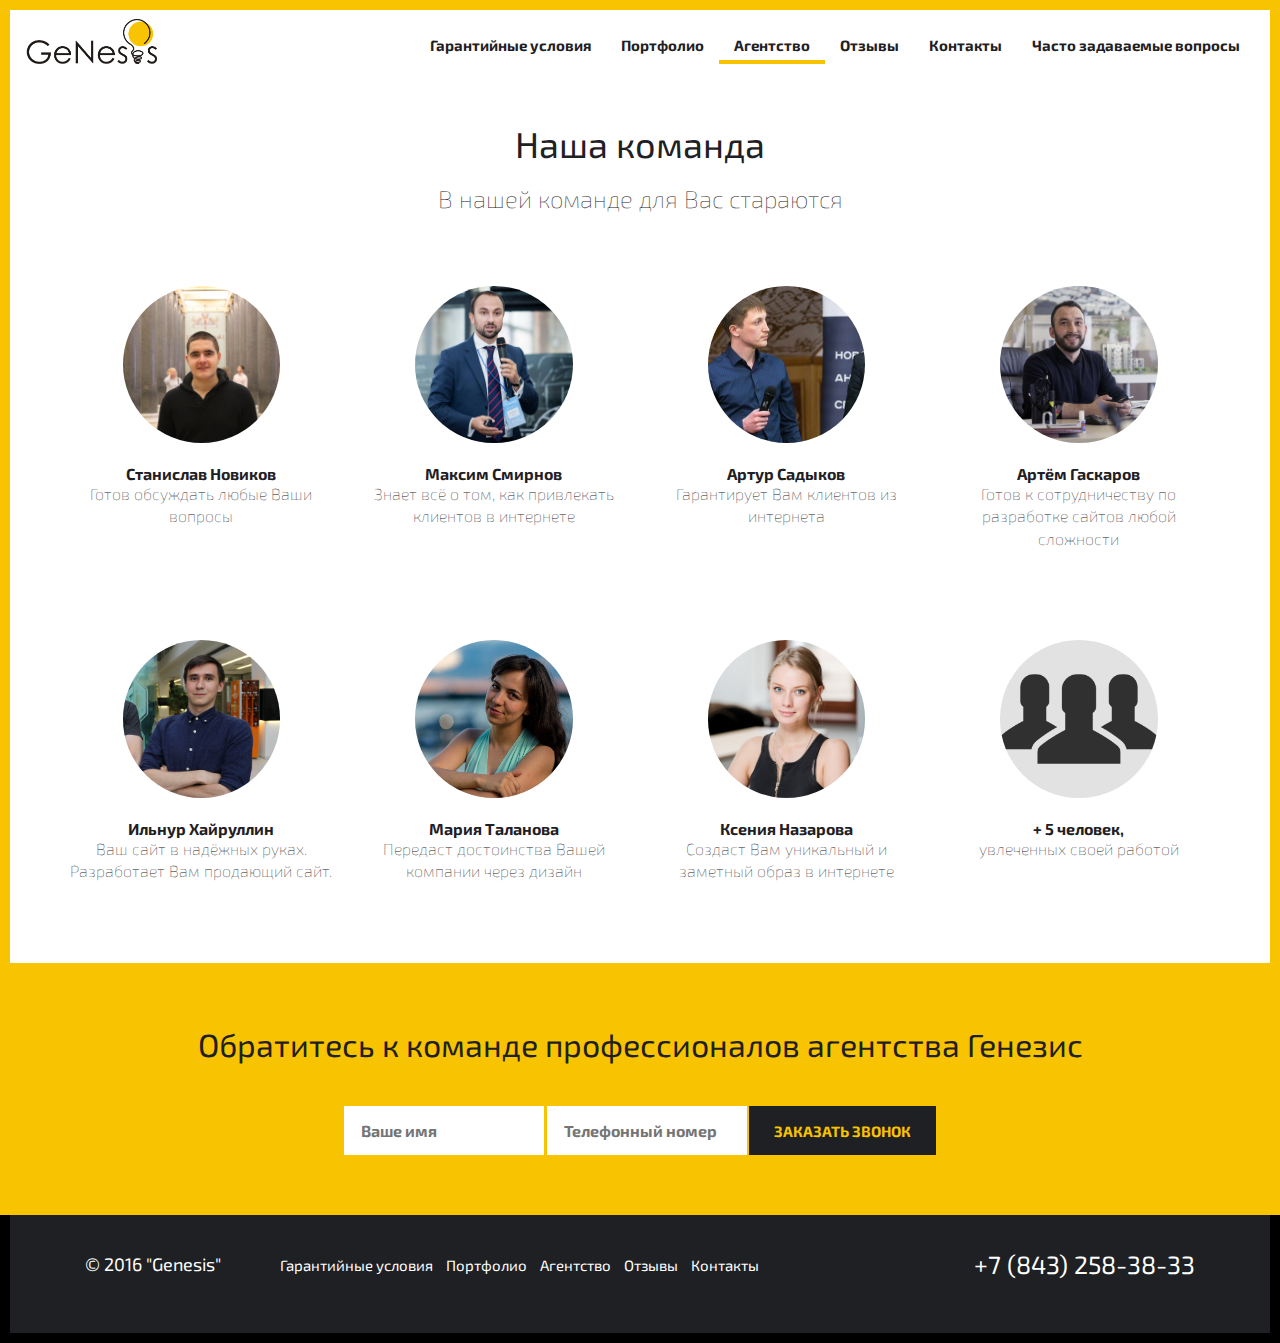
==== agency.html @ abc62cc7 "Fix css" ====
<!DOCTYPE html>
<html lang="ru">
<head>
    <meta charset="UTF-8">
    <meta http-equiv="X-UA-Compatible" content="IE=edge">
    <meta name="viewport" content="width=device-width, initial-scale=1">
    <meta http-equiv="Content-Type" content="text/html; charset=utf-8"/>

    <!-- Keywords -->
    <title>Genesis - Агентство интернет-маркетинга. | gnsis.ru</title>
    <meta name="description"
          content="Разработка сайтов, настройка Яндекс Директ и Google Adwords с реальной гарантией результата.">
    <meta name="keywords"
          content="gnsis, genesis, генезис, продвижение сайтов, продвижение в интернете, контекстная реклама, реклама в интернете, создание сайтов, сайт визитка">
    <meta name="robots" content="index, follow"/>

    <!-- Verifications -->
    <meta name='yandex-verification' content=' '/>
    <meta name="google-site-verification" content=" "/>
    <meta name="author" content="Genesis - ООО Генезис"/>
    <meta name="publisher-email" content="inbox@gnsis.ru"/>

    <!-- Open graph -->
    <meta property="og:title" content="Genesis - Агентство интернет-маркетинга."/>
    <meta property="og:type" content="website"/>
    <meta property="og:url" content="http://www.gnsis.ru/"/>
    <meta property="og:description"
          content="Разработка сайтов, настройка Яндекс Директ и Google Adwords с реальной гарантией результата."/>
    <meta property="og:locale" content="ru_RU"/>
    <meta property="og:image" content="http://www.gnsis.ru/img/logo_2.png"/>

    <!-- Styles -->
    <link rel="stylesheet" href="css/bootstrap-theme.min.css">
    <link rel="stylesheet" href="css/subpage.css">
    <link rel="stylesheet" href="css/agency.css">

    <!-- Favicons -->
    <link rel="shortcut icon" href="img/favicon/favicon.ico">
    <link rel="apple-touch-icon" sizes="57x57" href="img/favicon/apple-icon-57x57.png">
    <link rel="apple-touch-icon" sizes="60x60" href="img/favicon/apple-icon-60x60.png">
    <link rel="apple-touch-icon" sizes="72x72" href="img/favicon/apple-icon-72x72.png">
    <link rel="apple-touch-icon" sizes="76x76" href="img/favicon/apple-icon-76x76.png">
    <link rel="apple-touch-icon" sizes="114x114" href="img/favicon/apple-icon-114x114.png">
    <link rel="apple-touch-icon" sizes="120x120" href="img/favicon/apple-icon-120x120.png">
    <link rel="apple-touch-icon" sizes="144x144" href="img/favicon/apple-icon-144x144.png">
    <link rel="apple-touch-icon" sizes="152x152" href="img/favicon/apple-icon-152x152.png">
    <link rel="apple-touch-icon" sizes="180x180" href="img/favicon/apple-icon-180x180.png">
    <link rel="icon" type="image/png" sizes="192x192" href="img/favicon/android-icon-192x192.png">
    <link rel="icon" type="image/png" sizes="32x32" href="img/favicon/favicon-32x32.png">
    <link rel="icon" type="image/png" sizes="96x96" href="img/favicon/favicon-96x96.png">
    <link rel="icon" type="image/png" sizes="16x16" href="img/favicon/favicon-16x16.png">
    <link rel="manifest" href="img/favicon/manifest.json">
    <meta name="msapplication-TileColor" content="#ffffff">
    <meta name="msapplication-TileImage" content="img/favicon/ms-icon-144x144.png">
    <meta name="theme-color" content="#ffffff">

    <!-- HTML5 Shim and Respond.js IE8 support of HTML5 elements and media queries -->
    <!-- WARNING: Respond.js doesn't work if you view the page via file:// -->
    <!--[if lt IE 9]>
    <script src="https://oss.maxcdn.com/libs/html5shiv/3.7.0/html5shiv.js"></script>
    <script src="https://oss.maxcdn.com/libs/respond.js/1.4.2/respond.min.js"></script>
    <![endif]-->
</head>
<body>
<div class="header">
    <nav class="navbar navbar-default">
        <div class="container-fluid">
            <div class="navbar-header">
                <button type="button" class="navbar-toggle collapsed" data-toggle="collapse"
                        data-target="#bs-example-navbar-collapse-1">
                    <span class="sr-only">Toggle navigation</span>
                    <span class="icon-bar"></span>
                    <span class="icon-bar"></span>
                    <span class="icon-bar"></span>
                </button>
                <a class="navbar-brand" href="index.html"><img src="img/logo_3.png"></a>
            </div>

            <div class="collapse navbar-collapse" id="bs-example-navbar-collapse-1">
                <ul class="nav navbar-nav navbar-right">
                    <li><a href="guarantees.html">Гарантийные условия</a></li>
                    <li><a href="portfolio.html">Портфолио</a></li>
                    <li><a href="agency.html" class="active">Агентство</a></li>
                    <li><a href="reviews.html">Отзывы</a></li>
                    <li><a href="contact.html">Контакты</a></li>
                    <li class="hidden-sm"><a href="qa.html">Часто задаваемые вопросы</a></li>
                </ul>
            </div>
        </div>
    </nav>
</div>

<div class="command">
    <div class="container">
        <h3>Наша команда</h3>
        <p>В нашей команде для Вас стараются</p>

        <div class="row">
            <div class="col-md-3 col-sm-4 col-xs-12 command-item">
                <div class="command-item-face">
                    <img src="img/image-face-1.jpeg">
                </div>
                <div>
                    <h1>Станислав Новиков</h1>
                    <p>Готов обсуждать любые Ваши вопросы</p>
                </div>
            </div>
            <div class="col-md-3 col-sm-4 col-xs-12 command-item">
                <div class="command-item-face">
                    <img src="img/image-face-2.png">
                </div>
                <div>
                    <h1>Максим Смирнов</h1>
                    <p>Знает всё о том, как привлекать клиентов в интернете</p>
                </div>
            </div>
            <div class="col-md-3 col-sm-4 col-xs-12 command-item">
                <div class="command-item-face">
                    <img src="img/image-face-3.jpg">
                </div>
                <div>
                    <h1>Артур Садыков</h1>
                    <p>Гарантирует Вам клиентов из интернета</p>
                </div>
            </div>
            <div class="col-md-3 col-sm-4 col-xs-12 command-item">
                <div class="command-item-face">
                    <img src="img/image-face-5.png">
                </div>
                <div>
                    <h1>Артём Гаскаров</h1>
                    <p>Готов к сотрудничеству по разработке сайтов любой сложности</p>
                </div>
            </div>
        </div>
        <div class="row">
            <div class="col-md-3 hidden-sm col-xs-12 command-item">
                <div class="command-item-face">
                    <img src="img/image-face-4.png">
                </div>
                <div>
                    <h1>Ильнур Хайруллин</h1>
                    <p>Ваш сайт в надёжных руках. Разработает Вам продающий сайт.</p>
                </div>
            </div>
            <div class="col-md-3 col-sm-4 col-xs-12 command-item">
                <div class="command-item-face">
                    <img src="img/image-face-6.png">
                </div>
                <div>
                    <h1>Мария Таланова</h1>
                    <p>Передаст достоинства Вашей компании через дизайн</p>
                </div>
            </div>
            <div class="col-md-3 col-sm-4 col-xs-12 command-item">
                <div class="command-item-face">
                    <img src="img/image-face-7.png">
                </div>
                <div>
                    <h1>Ксения Назарова</h1>
                    <p>Создаст Вам уникальный и заметный образ в интернете</p>
                </div>
            </div>
            <div class="col-md-3 hidden-sm col-xs-12 command-item">
                <div class="command-item-face">
                    <img src="img/icon_team.png">
                </div>
                <div>
                    <h1>+ 5 человек,</h1>
                    <p>увлеченных своей работой</p>
                </div>
            </div>
        </div>
    </div>
</div>

<div class="contact">
    <div class="container">
        <h3>Обратитесь к команде профессионалов агентства Генезис</h3>
        <form>
            <input type="text" name="name" required="required" placeholder="Ваше имя">
            <input type="text" name="phone" required="required" placeholder="Телефонный номер">
            <button type="submit">Заказать звонок</button>
        </form>
    </div>
</div>

<div class="footer">
    <div class="container hidden-sm hidden-xs">
        <div class="col-md-2 footer-label">&#169; 2016 "Genesis"</div>
        <div class="col-md-7 footer-links">
            <a href="guarantees.html">Гарантийные условия</a>
            <a href="portfolio.html">Портфолио</a>
            <a href="agency.html">Агентство</a>
            <a href="reviews.html">Отзывы</a>
            <a href="contact.html">Контакты</a>
        </div>
        <div class="col-md-3 footer-phone text-right"><a href="tel:+7 (843) 258-38-33">+7 (843) 258-38-33</a></div>
    </div>
    <div class="container hidden-lg hidden-md text-center">
        <div class="col-xs-12 footer-phone"><a href="tel:+7 (843) 258-38-33">+7 (843) 258-38-33</a></div>
        <div class="col-xs-12 footer-links">
            <a class="col-xs-12" href="guarantees.html">Гарантийные условия</a>
            <a class="col-xs-12" href="portfolio.html">Портфолио</a>
            <a class="col-xs-12" href="agency.html">Агентство</a>
            <a class="col-xs-12" href="reviews.html">Отзывы</a>
            <a class="col-xs-12" href="contact.html">Контакты</a>
        </div>
        <div class="col-xs-12 footer-label">&#169; 2016 "Genesis"</div>
    </div>
</div>

<!-- JavaScripts -->
<!-- jQuery (necessary for Bootstrap's JavaScript plugins) -->
<script src="https://ajax.googleapis.com/ajax/libs/jquery/1.11.0/jquery.min.js"></script>
<!-- Include all compiled plugins (below), or include individual files as needed -->
<script src="js/bootstrap.min.js"></script>
<script src="js/index.js"></script>
</body>
</html>
---- css/subpage.css ----
@import url(https://fonts.googleapis.com/css?family=Exo+2:400,700,300&subset=latin,cyrillic);

body {
    font-family: 'Exo 2', "HelveticaNeue", "Helvetica Neue", Helvetica, Arial, sans-serif !important;
    color: #1E2023;
}

h1, h2, h3, h4, h5 {
    font-family: 'Exo 2', "HelveticaNeue", "Helvetica Neue", Helvetica, Arial, sans-serif !important;
    color: #1E2023;
}

/* HEADER */

.header {
    position: relative;
    width: 100%;
    background: #FFFFFF;
    border: 5px solid #F8C300;
    border-bottom: none;
}

.header .navbar-default {
    background: #FFFFFF;
    border: none;
    margin-top: 10px;
    margin-bottom: 0;
}

.header .navbar-default .navbar-brand img {
    height: 45px;
    margin-top: -16px;
}

.header .navbar-default .navbar-nav a {
    padding-bottom: 4.5px;
    color: #1E2023;
    font-weight: bold;
}

.header .navbar-default .navbar-nav a.active {
    color: #F8C300;
}

.header .navbar-default .navbar-nav a:hover,
.header .navbar-default .navbar-nav a:focus {
    border-bottom: none;
    color: #999999;
    background: transparent;
}

.header .navbar-default .navbar-nav a.active:hover,
.header .navbar-default .navbar-nav a.active:focus {
    color: #F8C300;
    border: none;
}

.header .navbar-default .navbar-toggle .icon-bar {
    background: #1E2023;
}

.header .navbar-default .navbar-toggle:hover, .header .navbar-default .navbar-toggle:focus {
    background: transparent;
}

@media (min-width: 768px) {
    .header {
        border: 10px solid #F8C300;
        border-bottom: none;
    }

    .header .navbar-default .navbar-nav a.active {
        color: #1E2023;
        border-bottom: 4px solid #F8C300;
    }

    .header .navbar-default .navbar-nav a:hover,
    .header .navbar-default .navbar-nav a:focus {
        border-bottom: 4px solid #999999;
        color: #1E2023;
    }

    .header .navbar-default .navbar-nav a.active:hover,
    .header .navbar-default .navbar-nav a.active:focus {
        color: #1E2023;
        border-bottom: 4px solid #F8C300;
    }
}

/* HEADER END */

/* CONTACT */
.contact {
    background: #F8C300;
    text-align: center;
    padding: 50px 0;
}

.contact h3 {
    font-size: 26px;
    line-height: 1.35;
    font-weight: normal;
    margin-bottom: 30px;
    text-align: center;
    margin-top: 10px;
}

.contact form input {
    padding: 23px 17px 24px;
    height: 49px;
    width: 200px;
    text-align: left;
    margin: 10px 0;
    border: 0;
    outline: none;
    font-weight: bold;
    font-size: 16px;
}

.contact form button {
    height: 49px;
    border: none;
    background-color: #1E2023;
    color: #F8C300;
    vertical-align: bottom;
    margin: 10px 0;
    margin-left: -1px;
    padding: 15px 25px 20px;
    font-weight: bold;
    text-decoration: none;
    text-transform: uppercase;
    outline: none;
    cursor: pointer;
    transition: all 0.25s ease-in-out;
}

@media (min-width: 768px) {
    .contact h3 {
        font-size: 32px;
    }
}

/* CONTACT END */

/* FOOTER */

.footer {
    background: #1E2023;
    width: 100%;
    padding: 40px 0 50px;
    border: 5px solid #000000;
    border-top: none;
    color: #FFFFFF;
}

.footer .footer-label {
    font-size: 18px;
    margin-top: -3px;
}

.footer .footer-links {
    margin: 15px 0;
}

.footer .footer-links a {
    color: #FFFFFF;
    cursor: pointer;
    padding: 0 5px;
}

.footer .footer-phone {
    margin-top: -8px;
}

.footer .footer-phone a {
    font-size: 25px;
    color: #FFFFFF;
    cursor: pointer;
}

.footer .footer-phone a:hover,
.footer .footer-phone a:focus {
    text-decoration: none;
}

@media (min-width: 768px) {
    .footer {
        border: 10px solid #000000;
        border-top: none;
    }

    .footer .footer-links {
        margin: 0;
    }
}

/* FOOTER END */
---- css/agency.css ----
/* COMMAND */

.command {
    position: relative;
    width: 100%;
    background: #ffffff;
    border: 5px solid #F8C300;
    border-bottom: none;
    border-top: none;
    padding-bottom: 50px;
    padding-top: 0;
}

.command .container > h3 {
    font-size: 26px;
    line-height: 1.35;
    font-weight: normal;
    margin-bottom: 13px;
    margin-top: 50px;
}

.command p {
    font-size: 24px;
    line-height: 1.4;
    font-weight: lighter
}

.command .command-item {
    margin: 30px 0;
    text-align: center;
}

.command .command-item .command-item-face {
    text-align: center;
}

.command .command-item .command-item-face img {
    border-radius: 50%;
    width: 40%;
    background: #E2E2E2;
}

.command .command-item h1 {
    font-size: 16px;
    font-weight: bold;
    margin-top: 22px;
    margin-bottom: 0;
}

.command .command-item p {
    font-size: 16px;
}

.command .divider {
    margin: 22px 0;
    text-align: center;
}

@media (min-width: 768px) {
    .command {
        border: 10px solid #F8C300;
        border-bottom: none;
        border-top: none;
    }

    .command .container > h3 {
        font-size: 36px;
        text-align: center;
    }

    .command p {
        text-align: center;
    }

    .command .divider {
        margin: 50px 0;
    }

    .command .command-item {
        margin-top: 60px;
        margin-bottom: 20px;
    }

    .command .command-item .command-item-face img {
        width: 60%;
    }
}

/* COMMAND END */

/* REVIEWS */

.reviews {
    position: relative;
    width: 100%;
    background: #ffffff;
    border: 5px solid #F8C300;
    border-bottom: none;
    border-top: none;
    padding-bottom: 50px;
    padding-top: 0;
}

.reviews .container > h3 {
    font-size: 26px;
    line-height: 1.35;
    font-weight: normal;
    margin-bottom: 13px;
    margin-top: 50px;
}

.reviews p {
    font-size: 24px;
    line-height: 1.4;
    font-weight: lighter
}

.reviews .row {
    margin: 40px 0;
}

.reviews .reviews-description {
    background: #F8C300;
    padding: 20px 15px;
    font-size: 24px;
    line-height: 1.4;
    font-weight: lighter;
    margin-top: 0;
    text-align: center;
}

@media (min-width: 768px) {
    .reviews {
        border: 10px solid #F8C300;
        border-bottom: none;
        border-top: none;
    }

    .reviews .container > h3 {
        font-size: 36px;
        text-align: center;
    }

    .reviews p {
        text-align: center;
    }

    .reviews .row {
        margin: 80px 0;
    }

    .reviews .reviews-description {
        padding: 40px 30px;
        font-size: 24px;
        margin-top: 90px;
        text-align: left;
    }
}

/* REVIEWS END */
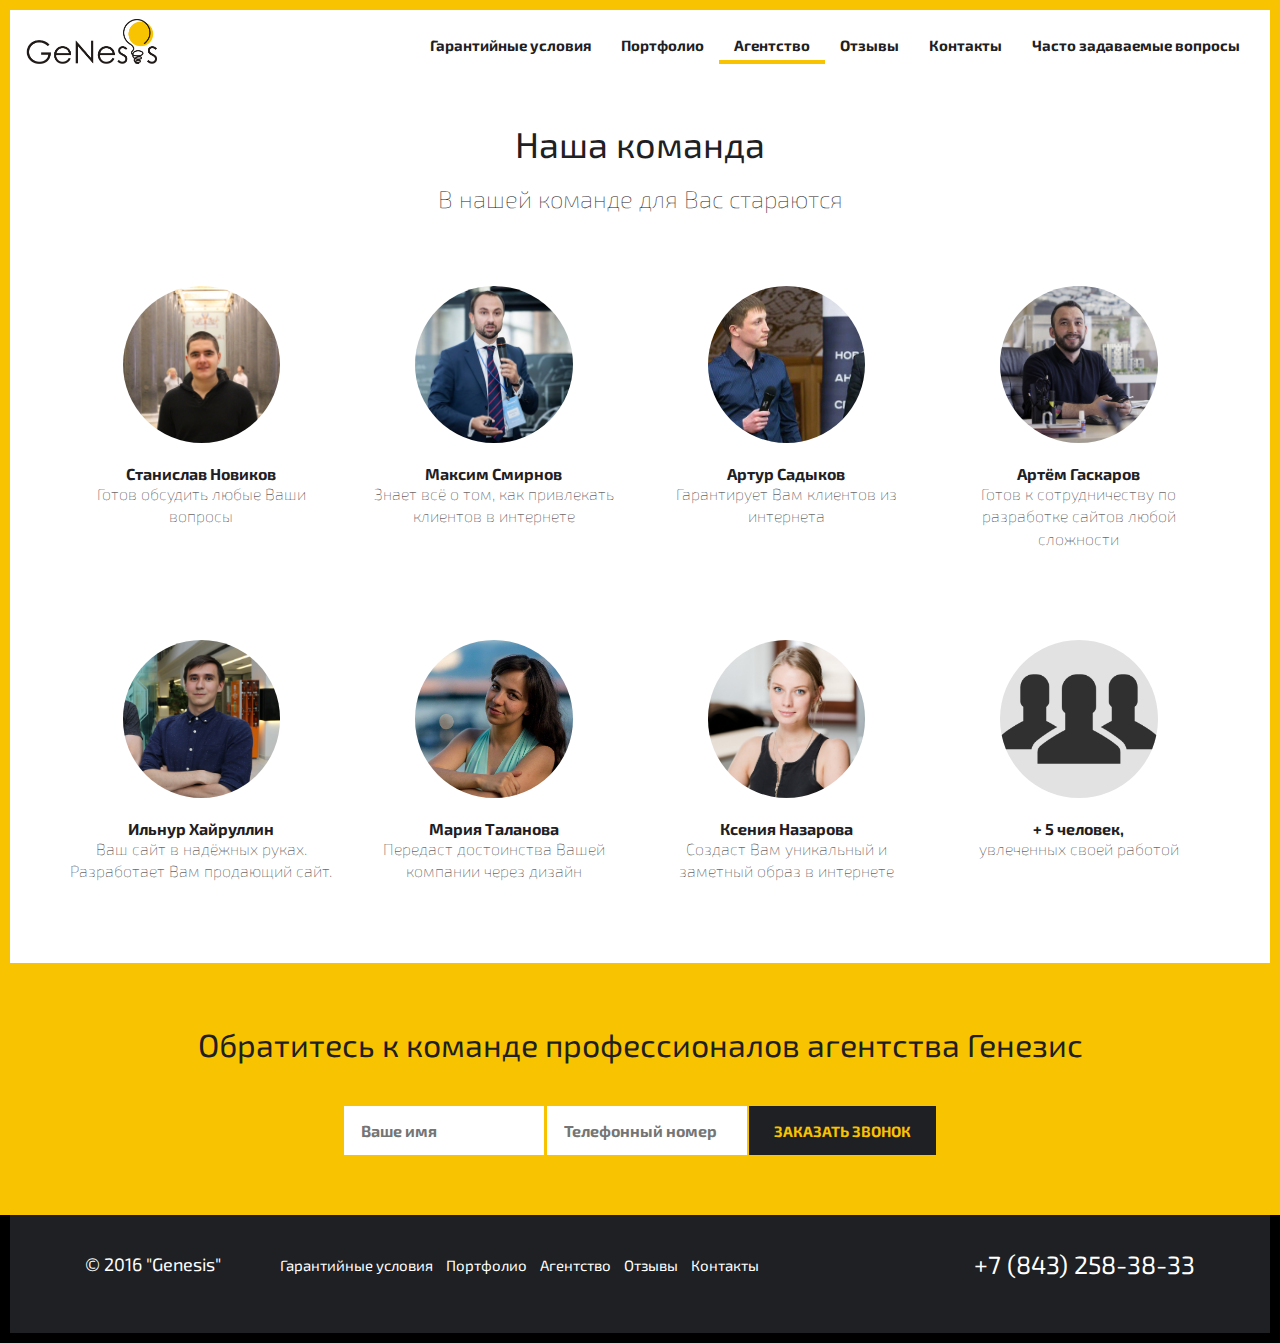
==== commit feda19d9: "Fix index page" ====
--- a/agency.html
+++ b/agency.html
@@ -102,7 +102,7 @@
                 </div>
                 <div>
                     <h1>Станислав Новиков</h1>
-                    <p>Готов обсуждать любые Ваши вопросы</p>
+                    <p>Готов обсудить любые Ваши вопросы</p>
                 </div>
             </div>
             <div class="col-md-3 col-sm-4 col-xs-12 command-item">
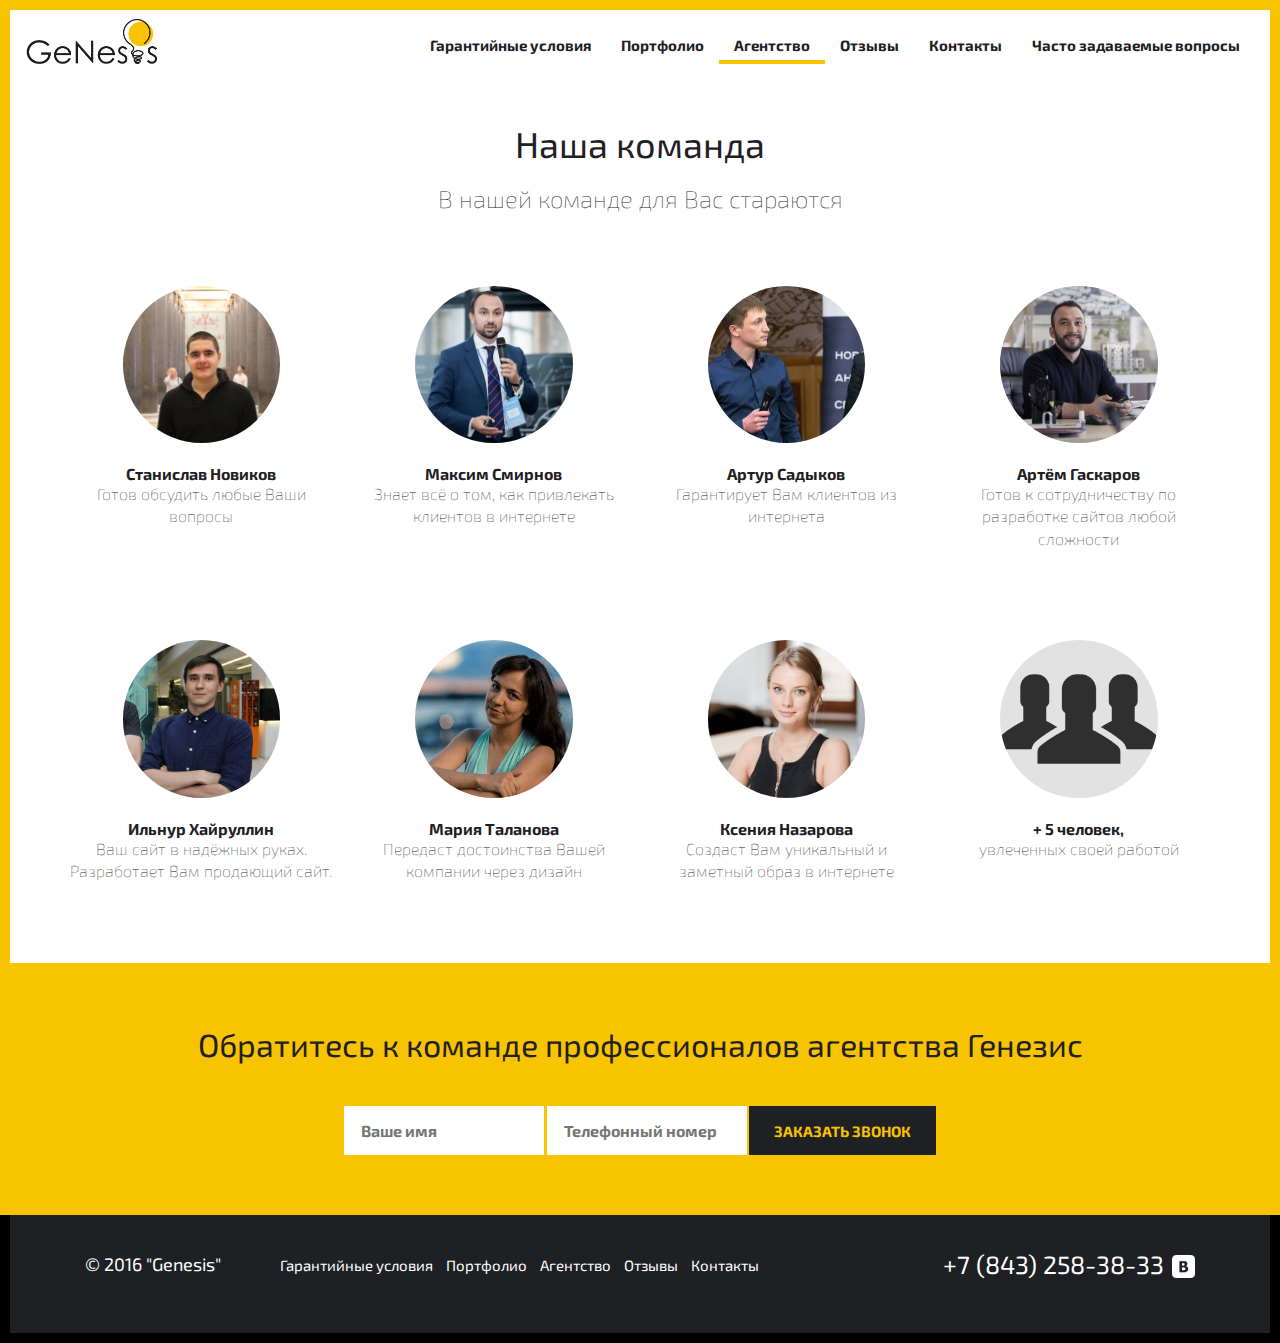
==== commit 35e39170: "Add vk link in footer" ====
--- a/agency.html
+++ b/agency.html
@@ -195,7 +195,10 @@
             <a href="reviews.html">Отзывы</a>
             <a href="contact.html">Контакты</a>
         </div>
-        <div class="col-md-3 footer-phone text-right"><a href="tel:+7 (843) 258-38-33">+7 (843) 258-38-33</a></div>
+        <div class="col-md-3 footer-phone text-right">
+            <a href="tel:+7 (843) 258-38-33">+7 (843) 258-38-33</a>
+            <a href="https://vk.com/gnsis" target="_blank"><img src="img/icon_vkontakte_2.png"></a>
+        </div>
     </div>
     <div class="container hidden-lg hidden-md text-center">
         <div class="col-xs-12 footer-phone"><a href="tel:+7 (843) 258-38-33">+7 (843) 258-38-33</a></div>
--- a/css/subpage.css
+++ b/css/subpage.css
@@ -172,6 +172,12 @@
     margin-top: -8px;
 }
 
+.footer .footer-phone img {
+    margin-top: -3px;
+    margin-left: 5px;
+    height: 23px;
+}
+
 .footer .footer-phone a {
     font-size: 25px;
     color: #FFFFFF;
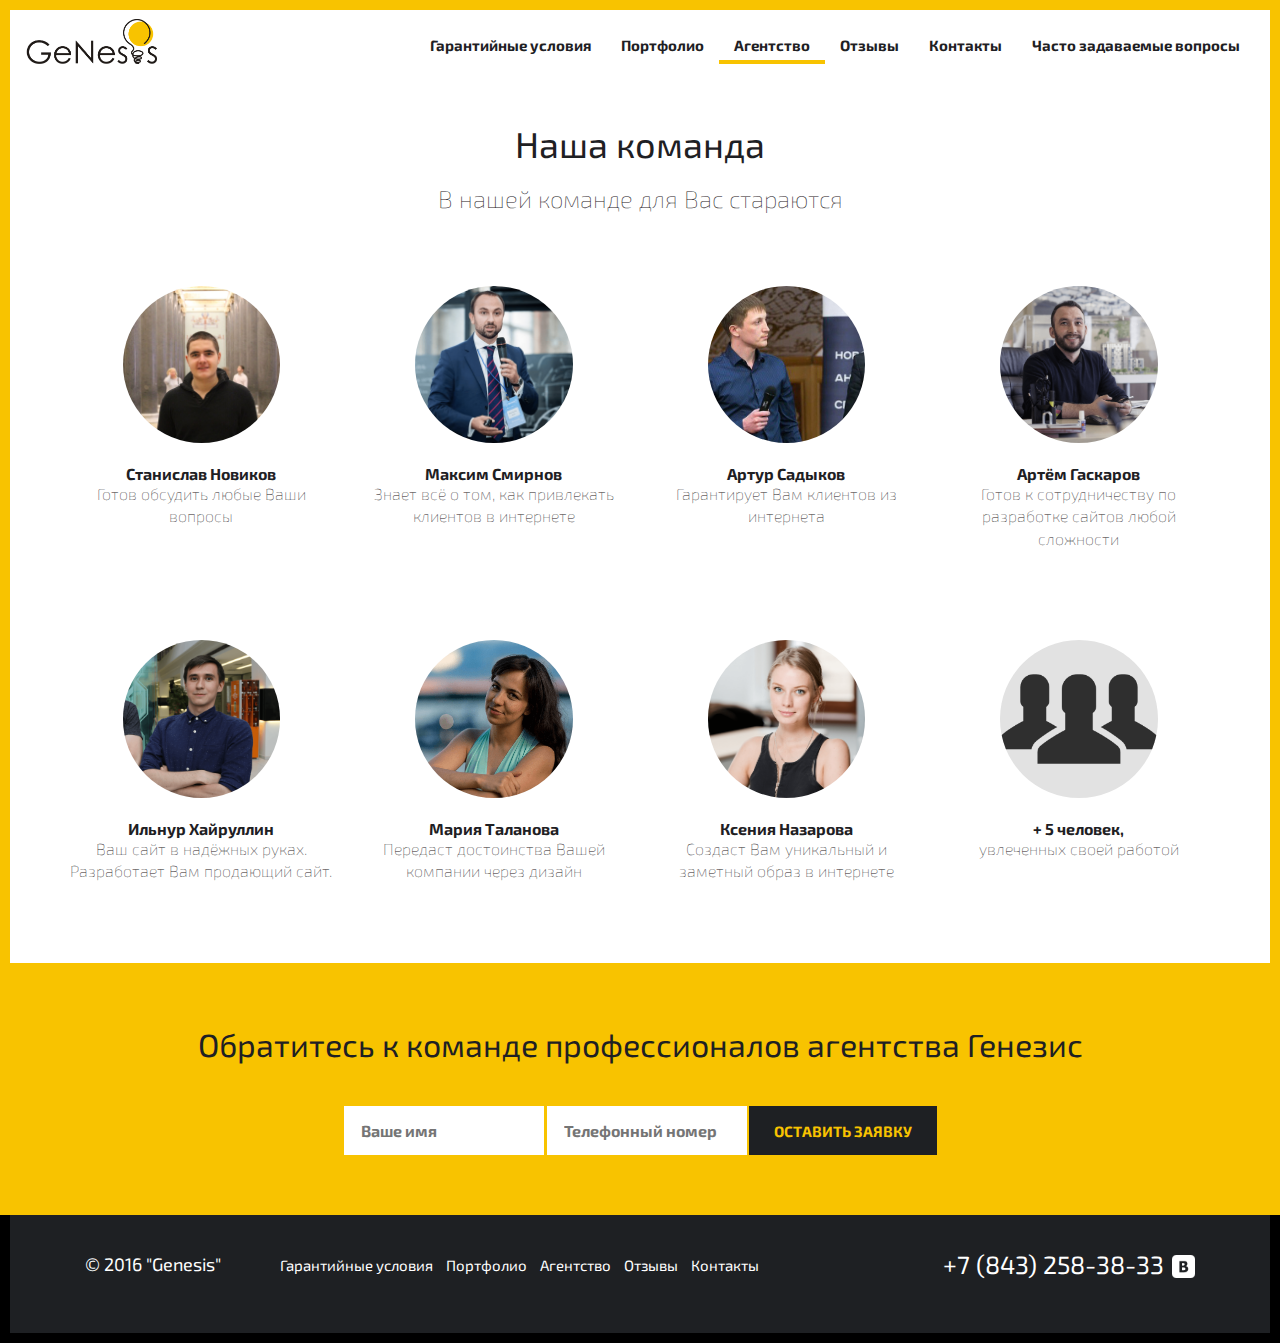
==== commit edcb52e1: "Set forms credentials" ====
--- a/agency.html
+++ b/agency.html
@@ -177,10 +177,11 @@
 <div class="contact">
     <div class="container">
         <h3>Обратитесь к команде профессионалов агентства Генезис</h3>
-        <form>
+        <form action="http://formspree.io/gnsis116@gmail.com" method="post">
             <input type="text" name="name" required="required" placeholder="Ваше имя">
             <input type="text" name="phone" required="required" placeholder="Телефонный номер">
-            <button type="submit">Заказать звонок</button>
+            <input type="hidden" name="_next" value="thanks.html"/>
+            <button type="submit">Оставить заявку</button>
         </form>
     </div>
 </div>
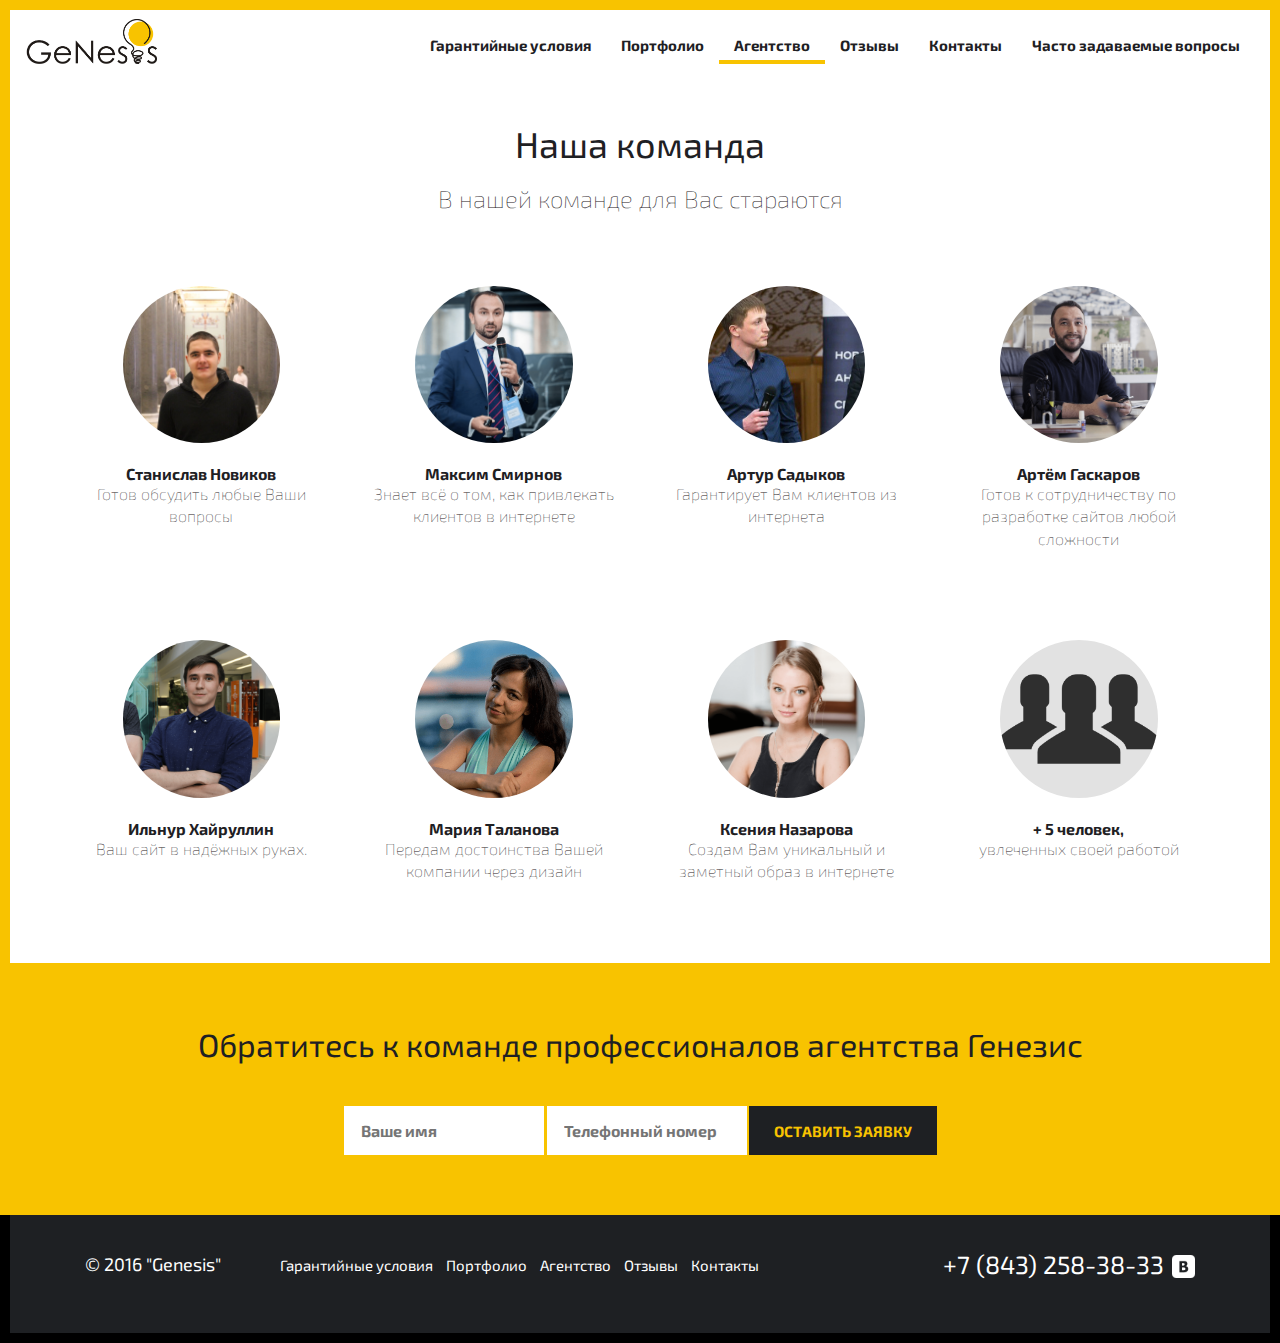
==== commit 3d53e04d: "Fix agency" ====
--- a/agency.html
+++ b/agency.html
@@ -140,7 +140,7 @@
                 </div>
                 <div>
                     <h1>Ильнур Хайруллин</h1>
-                    <p>Ваш сайт в надёжных руках. Разработает Вам продающий сайт.</p>
+                    <p>Ваш сайт в надёжных руках.</p>
                 </div>
             </div>
             <div class="col-md-3 col-sm-4 col-xs-12 command-item">
@@ -149,7 +149,7 @@
                 </div>
                 <div>
                     <h1>Мария Таланова</h1>
-                    <p>Передаст достоинства Вашей компании через дизайн</p>
+                    <p>Передам достоинства Вашей компании через дизайн</p>
                 </div>
             </div>
             <div class="col-md-3 col-sm-4 col-xs-12 command-item">
@@ -158,7 +158,7 @@
                 </div>
                 <div>
                     <h1>Ксения Назарова</h1>
-                    <p>Создаст Вам уникальный и заметный образ в интернете</p>
+                    <p>Создам Вам уникальный и заметный образ в интернете</p>
                 </div>
             </div>
             <div class="col-md-3 hidden-sm col-xs-12 command-item">
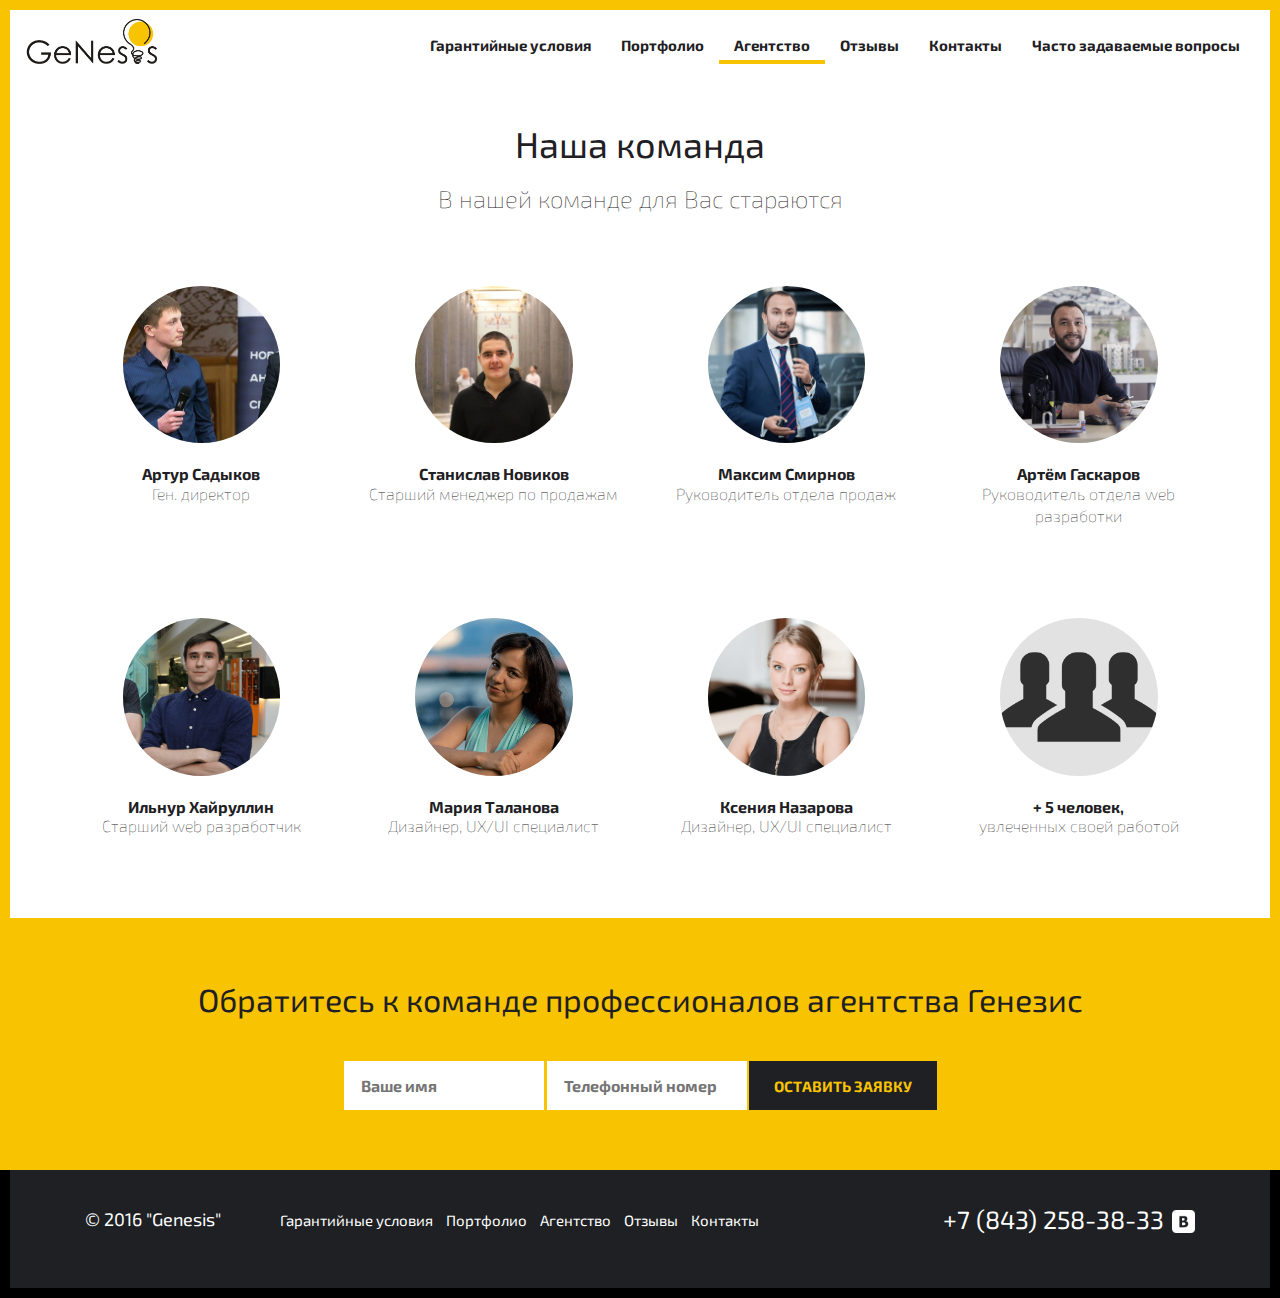
==== commit 060c5820: "Fix agency" ====
--- a/agency.html
+++ b/agency.html
@@ -98,11 +98,20 @@
         <div class="row">
             <div class="col-md-3 col-sm-4 col-xs-12 command-item">
                 <div class="command-item-face">
+                    <img src="img/image-face-3.jpg">
+                </div>
+                <div>
+                    <h1>Артур Садыков</h1>
+                    <p>Ген. директор</p>
+                </div>
+            </div>
+            <div class="col-md-3 col-sm-4 col-xs-12 command-item">
+                <div class="command-item-face">
                     <img src="img/image-face-1.jpeg">
                 </div>
                 <div>
                     <h1>Станислав Новиков</h1>
-                    <p>Готов обсудить любые Ваши вопросы</p>
+                    <p>Старший менеджер по продажам</p>
                 </div>
             </div>
             <div class="col-md-3 col-sm-4 col-xs-12 command-item">
@@ -111,16 +120,7 @@
                 </div>
                 <div>
                     <h1>Максим Смирнов</h1>
-                    <p>Знает всё о том, как привлекать клиентов в интернете</p>
-                </div>
-            </div>
-            <div class="col-md-3 col-sm-4 col-xs-12 command-item">
-                <div class="command-item-face">
-                    <img src="img/image-face-3.jpg">
-                </div>
-                <div>
-                    <h1>Артур Садыков</h1>
-                    <p>Гарантирует Вам клиентов из интернета</p>
+                    <p>Руководитель отдела продаж</p>
                 </div>
             </div>
             <div class="col-md-3 col-sm-4 col-xs-12 command-item">
@@ -129,7 +129,7 @@
                 </div>
                 <div>
                     <h1>Артём Гаскаров</h1>
-                    <p>Готов к сотрудничеству по разработке сайтов любой сложности</p>
+                    <p>Руководитель отдела web разработки</p>
                 </div>
             </div>
         </div>
@@ -140,7 +140,7 @@
                 </div>
                 <div>
                     <h1>Ильнур Хайруллин</h1>
-                    <p>Ваш сайт в надёжных руках.</p>
+                    <p>Старший web разработчик</p>
                 </div>
             </div>
             <div class="col-md-3 col-sm-4 col-xs-12 command-item">
@@ -149,7 +149,7 @@
                 </div>
                 <div>
                     <h1>Мария Таланова</h1>
-                    <p>Передам достоинства Вашей компании через дизайн</p>
+                    <p>Дизайнер, UX/UI специалист</p>
                 </div>
             </div>
             <div class="col-md-3 col-sm-4 col-xs-12 command-item">
@@ -158,7 +158,7 @@
                 </div>
                 <div>
                     <h1>Ксения Назарова</h1>
-                    <p>Создам Вам уникальный и заметный образ в интернете</p>
+                    <p>Дизайнер, UX/UI специалист</p>
                 </div>
             </div>
             <div class="col-md-3 hidden-sm col-xs-12 command-item">
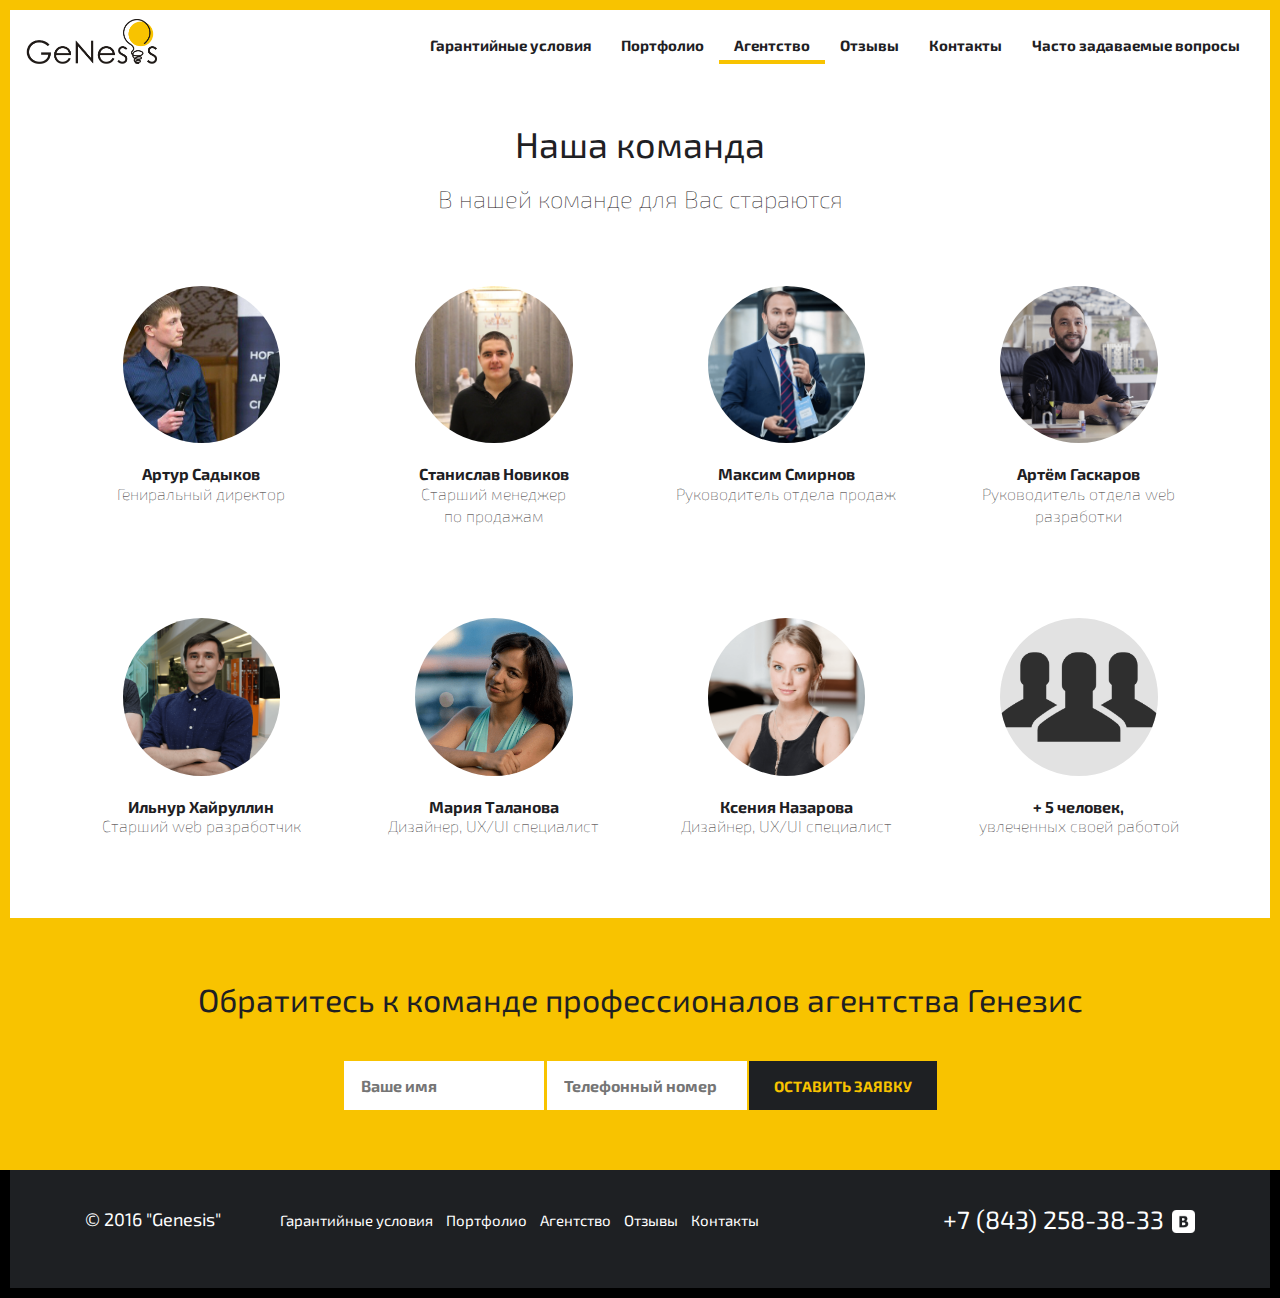
==== commit a9a521aa: "Fix agency" ====
--- a/agency.html
+++ b/agency.html
@@ -102,7 +102,7 @@
                 </div>
                 <div>
                     <h1>Артур Садыков</h1>
-                    <p>Ген. директор</p>
+                    <p>Гениральный директор</p>
                 </div>
             </div>
             <div class="col-md-3 col-sm-4 col-xs-12 command-item">
@@ -111,7 +111,7 @@
                 </div>
                 <div>
                     <h1>Станислав Новиков</h1>
-                    <p>Старший менеджер по продажам</p>
+                    <p>Старший менеджер<br> по продажам</p>
                 </div>
             </div>
             <div class="col-md-3 col-sm-4 col-xs-12 command-item">
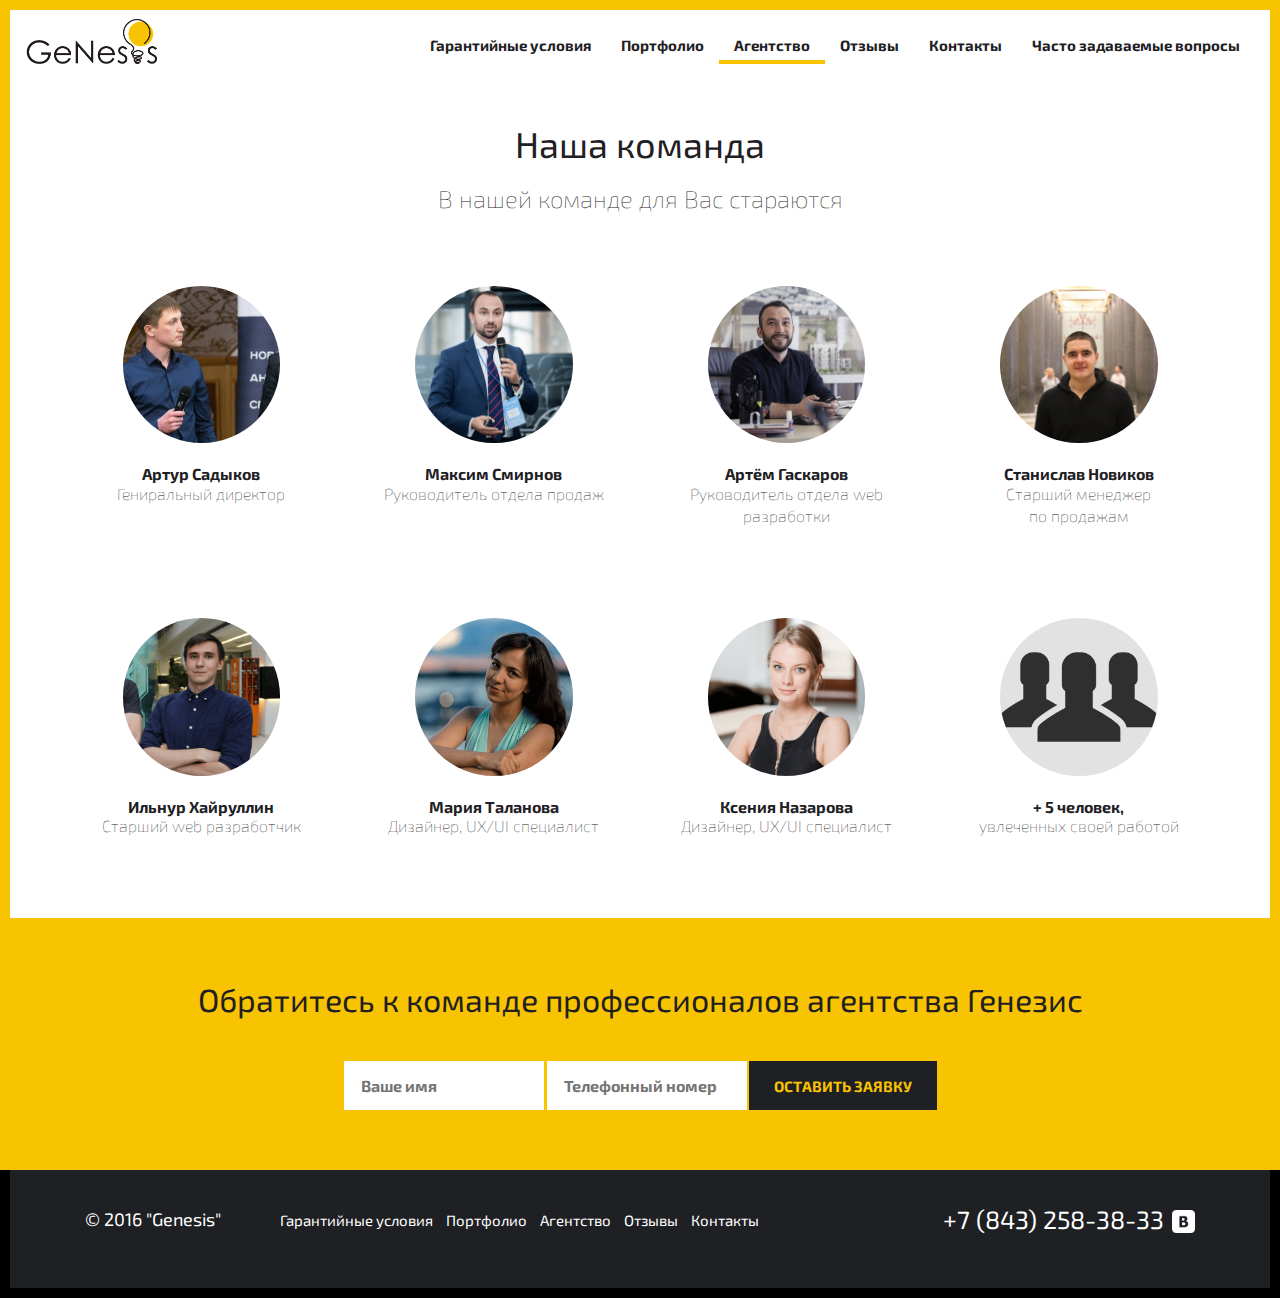
==== commit cfd91423: "Fix agency" ====
--- a/agency.html
+++ b/agency.html
@@ -107,29 +107,29 @@
             </div>
             <div class="col-md-3 col-sm-4 col-xs-12 command-item">
                 <div class="command-item-face">
+                    <img src="img/image-face-2.png">
+                </div>
+                <div>
+                    <h1>Максим Смирнов</h1>
+                    <p>Руководитель отдела продаж</p>
+                </div>
+            </div>
+            <div class="col-md-3 col-sm-4 col-xs-12 command-item">
+                <div class="command-item-face">
+                    <img src="img/image-face-5.png">
+                </div>
+                <div>
+                    <h1>Артём Гаскаров</h1>
+                    <p>Руководитель отдела web разработки</p>
+                </div>
+            </div>
+            <div class="col-md-3 col-sm-4 col-xs-12 command-item">
+                <div class="command-item-face">
                     <img src="img/image-face-1.jpeg">
                 </div>
                 <div>
                     <h1>Станислав Новиков</h1>
                     <p>Старший менеджер<br> по продажам</p>
-                </div>
-            </div>
-            <div class="col-md-3 col-sm-4 col-xs-12 command-item">
-                <div class="command-item-face">
-                    <img src="img/image-face-2.png">
-                </div>
-                <div>
-                    <h1>Максим Смирнов</h1>
-                    <p>Руководитель отдела продаж</p>
-                </div>
-            </div>
-            <div class="col-md-3 col-sm-4 col-xs-12 command-item">
-                <div class="command-item-face">
-                    <img src="img/image-face-5.png">
-                </div>
-                <div>
-                    <h1>Артём Гаскаров</h1>
-                    <p>Руководитель отдела web разработки</p>
                 </div>
             </div>
         </div>
